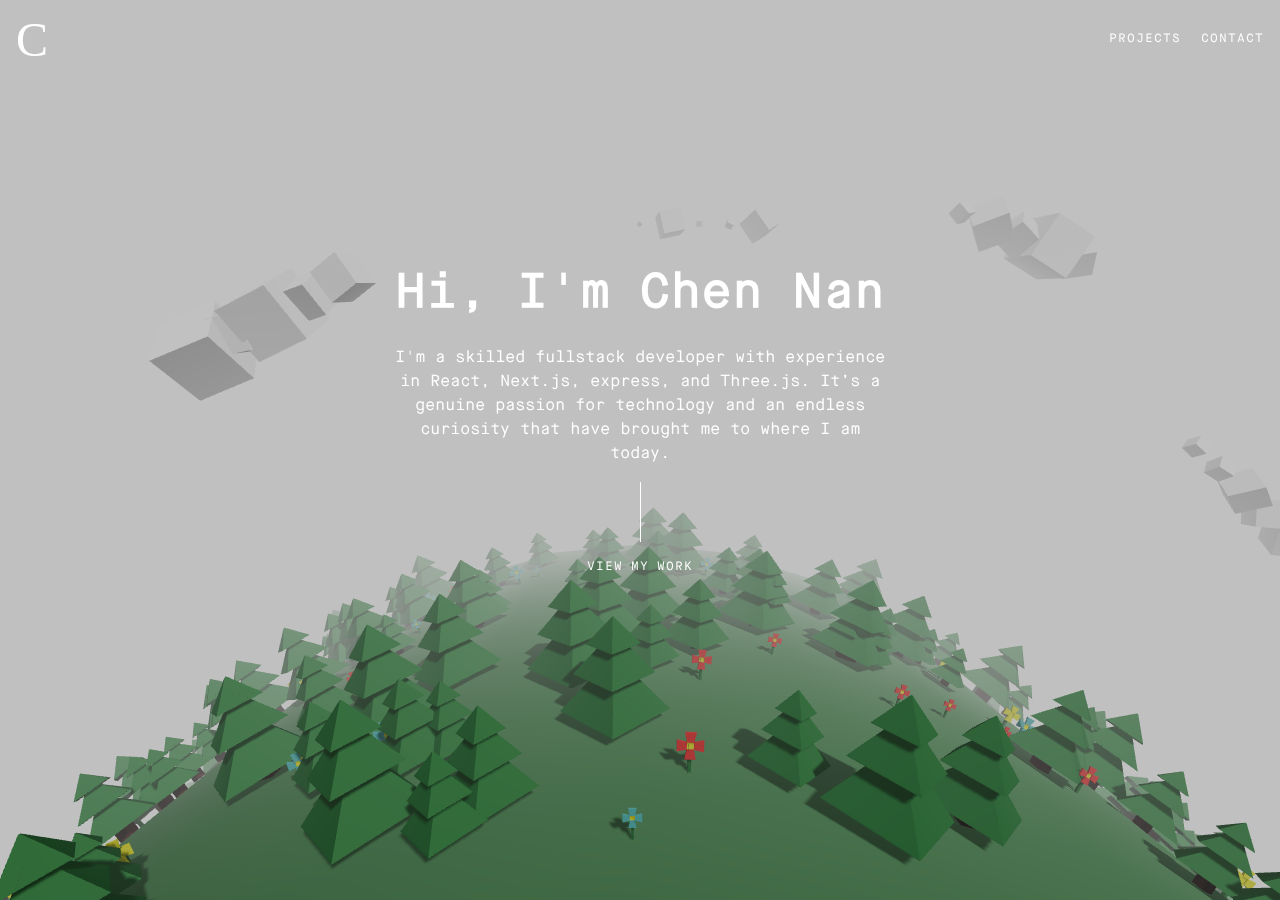
==== portfolio/index.html @ f811b125 "feat: add portfolio" ====
<!doctype html>
<html lang="en">
  <head>
    <meta charset="UTF-8" />
    <link rel="icon" type="image/svg+xml" href="./vite.svg" />
    <meta name="viewport" content="width=device-width, initial-scale=1.0" />
    <title>Vite + React + TS</title>
    <script type="module" crossorigin src="./assets/index-BPbjjuq4.js"></script>
    <link rel="stylesheet" crossorigin href="./assets/index-BDChyPt-.css">
  </head>
  <body>
    <div id="root"></div>
  </body>
</html>
---- portfolio/assets/index-BDChyPt-.css ----
._link_kt2x6_1{position:relative;font-family:Mnn;font-size:12px;padding-bottom:1px;border-bottom:1px solid transparent;transition-duration:.35s;letter-spacing:1px}._animationFlexContainerTop_kt2x6_11{position:absolute;display:flex;flex-direction:row;align-items:center}._animationFlexContainerTop__item_kt2x6_18{will-change:transform;opacity:0;transform:translate3d(0,-12px,0);transition:opacity .5s cubic-bezier(.19,1,.22,1),transform .5s cubic-bezier(.19,1,.22,1);white-space:pre}._link_kt2x6_1:hover ._animationFlexContainerTop__item--hover_kt2x6_26{opacity:1;transform:translateZ(0);transition:opacity .6s cubic-bezier(.19,1,.22,1),transform cubic-bezier(.55,0,.1,1) .35s}._link_kt2x6_1:hover ._animationFlexContainerTop__item--hover_kt2x6_26:nth-child(1){transition-delay:.02s}._link_kt2x6_1:hover ._animationFlexContainerTop__item--hover_kt2x6_26:nth-child(2){transition-delay:.04s}._link_kt2x6_1:hover ._animationFlexContainerTop__item--hover_kt2x6_26:nth-child(3){transition-delay:.06s}._link_kt2x6_1:hover ._animationFlexContainerTop__item--hover_kt2x6_26:nth-child(4){transition-delay:.08s}._link_kt2x6_1:hover ._animationFlexContainerTop__item--hover_kt2x6_26:nth-child(5){transition-delay:.1s}._link_kt2x6_1:hover ._animationFlexContainerTop__item--hover_kt2x6_26:nth-child(6){transition-delay:.12s}._link_kt2x6_1:hover ._animationFlexContainerTop__item--hover_kt2x6_26:nth-child(7){transition-delay:.14s}._link_kt2x6_1:hover ._animationFlexContainerTop__item--hover_kt2x6_26:nth-child(8){transition-delay:.16s}._link_kt2x6_1:hover ._animationFlexContainerTop__item--hover_kt2x6_26:nth-child(9){transition-delay:.18s}._link_kt2x6_1:hover ._animationFlexContainerTop__item--hover_kt2x6_26:nth-child(10){transition-delay:.2s}._link_kt2x6_1:hover ._animationFlexContainerTop__item--hover_kt2x6_26:nth-child(11){transition-delay:.22s}._link_kt2x6_1:hover ._animationFlexContainerTop__item--hover_kt2x6_26:nth-child(12){transition-delay:.24s}._link_kt2x6_1:hover ._animationFlexContainerTop__item--hover_kt2x6_26:nth-child(13){transition-delay:.26s}._link_kt2x6_1:hover ._animationFlexContainerTop__item--hover_kt2x6_26:nth-child(14){transition-delay:.28s}._link_kt2x6_1:hover ._animationFlexContainerTop__item--hover_kt2x6_26:nth-child(15){transition-delay:.3s}._link_kt2x6_1:hover ._animationFlexContainerTop__item--hover_kt2x6_26:nth-child(16){transition-delay:.32s}._animationFlexContainerBottom_kt2x6_80{display:flex;flex-direction:row;align-items:center}._animationFlexContainerBottom__item_kt2x6_86{will-change:transform;opacity:1;transform:translateZ(0);transition:opacity 1s cubic-bezier(.19,1,.22,1) .15s,transform 1s cubic-bezier(.19,1,.22,1) .15s;white-space:pre}._link_kt2x6_1:hover ._animationFlexContainerBottom__item--hover_kt2x6_94{opacity:0;transform:translate3d(0,12px,0);transition:opacity .35s cubic-bezier(.55,.055,.675,.19),transform cubic-bezier(.55,0,.1,1) .35s}._link_kt2x6_1:hover ._animationFlexContainerBottom__item--hover_kt2x6_94:nth-child(1){transition-delay:0s}._link_kt2x6_1:hover ._animationFlexContainerBottom__item--hover_kt2x6_94:nth-child(2){transition-delay:.02s}._link_kt2x6_1:hover ._animationFlexContainerBottom__item--hover_kt2x6_94:nth-child(3){transition-delay:.04s}._link_kt2x6_1:hover ._animationFlexContainerBottom__item--hover_kt2x6_94:nth-child(4){transition-delay:.06s}._link_kt2x6_1:hover ._animationFlexContainerBottom__item--hover_kt2x6_94:nth-child(5){transition-delay:.08s}._link_kt2x6_1:hover ._animationFlexContainerBottom__item--hover_kt2x6_94:nth-child(6){transition-delay:.1s}._link_kt2x6_1:hover ._animationFlexContainerBottom__item--hover_kt2x6_94:nth-child(7){transition-delay:.12s}._link_kt2x6_1:hover ._animationFlexContainerBottom__item--hover_kt2x6_94:nth-child(8){transition-delay:.14s}._link_kt2x6_1:hover ._animationFlexContainerBottom__item--hover_kt2x6_94:nth-child(9){transition-delay:.16s}._link_kt2x6_1:hover ._animationFlexContainerBottom__item--hover_kt2x6_94:nth-child(10){transition-delay:.18s}._link_kt2x6_1:hover ._animationFlexContainerBottom__item--hover_kt2x6_94:nth-child(11){transition-delay:.2s}._link_kt2x6_1:hover ._animationFlexContainerBottom__item--hover_kt2x6_94:nth-child(12){transition-delay:.22s}._link_kt2x6_1:hover ._animationFlexContainerBottom__item--hover_kt2x6_94:nth-child(13){transition-delay:.24s}._link_kt2x6_1:hover ._animationFlexContainerBottom__item--hover_kt2x6_94:nth-child(14){transition-delay:.26s}._link_kt2x6_1:hover ._animationFlexContainerBottom__item--hover_kt2x6_94:nth-child(15){transition-delay:.28s}._link_kt2x6_1:hover ._animationFlexContainerBottom__item--hover_kt2x6_94:nth-child(16){transition-delay:.3s}._selected_kt2x6_148{border-bottom:1px solid white}@media (max-width: 768px){._link_kt2x6_1{font-size:12px}}._homeEnter_tnsz1_1,._contactEnter_tnsz1_1,._projectsEnter_tnsz1_1,._projectEnter_tnsz1_1{position:relative;z-index:20;transform:translate3d(100%,0,0) skew(0);will-change:transform}._homeNormal_tnsz1_8>div>*:not(:first-child),._contactNormal_tnsz1_8>div>*:not(:first-child){opacity:0;transform:translate3d(100px,0,0);animation:_homeAppearAnimation_tnsz1_1 1s ease forwards}._homeNormal_tnsz1_8>div>*:nth-child(1),._contactNormal_tnsz1_8>div>*:nth-child(1){animation-delay:1.18s}._homeNormal_tnsz1_8>div>*:nth-child(2),._contactNormal_tnsz1_8>div>*:nth-child(2){animation-delay:1.26s}._homeNormal_tnsz1_8>div>*:nth-child(3),._contactNormal_tnsz1_8>div>*:nth-child(3){animation-delay:1.34s}._homeNormal_tnsz1_8>div>*:nth-child(4),._contactNormal_tnsz1_8>div>*:nth-child(4){animation-delay:1.42s}._homeNormal_tnsz1_8>div>*:nth-child(5),._contactNormal_tnsz1_8>div>*:nth-child(5){animation-delay:1.5s}._homeExit_tnsz1_29>div>*:not(:first-child),._contactExit_tnsz1_29>div>*:not(:first-child){transform:translateZ(0);opacity:1;animation:_textExitAnimation_tnsz1_1 .5s ease .1s forwards}._homeAppear_tnsz1_35>div>*:not(:first-child),._contactAppear_tnsz1_35>div>*:not(:first-child){opacity:0;transform:translate3d(100px,0,0);animation:_homeAppearAnimation_tnsz1_1 1s ease forwards}._homeAppear_tnsz1_35>div>*:nth-child(1),._contactAppear_tnsz1_35>div>*:nth-child(1){animation-delay:.08s}._homeAppear_tnsz1_35>div>*:nth-child(2),._contactAppear_tnsz1_35>div>*:nth-child(2){animation-delay:.16s}._homeAppear_tnsz1_35>div>*:nth-child(3),._contactAppear_tnsz1_35>div>*:nth-child(3){animation-delay:.24s}._homeAppear_tnsz1_35>div>*:nth-child(4),._contactAppear_tnsz1_35>div>*:nth-child(4){animation-delay:.32s}._homeAppear_tnsz1_35>div>*:nth-child(5),._contactAppear_tnsz1_35>div>*:nth-child(5){animation-delay:.4s}@keyframes _homeAppearAnimation_tnsz1_1{0%{opacity:0;transform:translate3d(100px,0,0)}to{opacity:1;transform:translateZ(0)}}@keyframes _textExitAnimation_tnsz1_1{0%{opacity:1}to{opacity:0}}._container_1ijmb_1{position:fixed;top:0;right:0;bottom:0;left:0;width:100vw;height:100vh;background-color:transparent;color:#fff;font-family:Mnn;display:flex;align-items:center;justify-content:center;flex-direction:column;gap:16px}._container__main_1ijmb_16{position:absolute;top:50%;left:50%;transform:translate(-50%,-60%);display:flex;flex-direction:column;align-items:center;justify-content:center;gap:16px}._container__header_1ijmb_28{font-size:48px;font-weight:700;position:relative;bottom:32px}._container__straightLine_1ijmb_35{width:1px;height:60px;background-color:#fff;position:relative;bottom:32px}._container__text_1ijmb_43{max-width:500px;text-align:center;font-size:16px;position:relative;bottom:32px}@keyframes _enter_1ijmb_1{0%{opacity:0;transform:translate3d(100px,0,0)}to{opacity:1;transform:translateZ(0)}}@media (max-width: 768px){._container_1ijmb_1{gap:8px}._container__header_1ijmb_28{font-size:40px}._container__straightLine_1ijmb_35{height:32px}._container__text_1ijmb_43{font-size:15px}}@media (max-width: 640px){._container__header_1ijmb_28{font-size:32px}._container__straightLine_1ijmb_35{height:32px}._container__text_1ijmb_43{font-size:14px}}._container_5q1l6_1{position:fixed;top:0;right:0;bottom:0;left:0;width:100vw;height:100vh;color:#fff;text-align:center;display:flex;flex-direction:column;align-items:center;justify-content:center;gap:24px}._container__top_5q1l6_15{-webkit-user-select:none;-moz-user-select:none;user-select:none;position:relative;top:-32px;padding:0 12px}._container__top__firstLine_5q1l6_22{font-family:Bodoni Book,sans-serif;font-style:normal;font-size:64px;line-height:1}._container__top__secondLine_5q1l6_29{font-family:Bodoni Book,sans-serif;font-style:italic;font-size:72px;color:#ffc856;line-height:1;letter-spacing:4px}._container__bottom_5q1l6_38{display:flex;flex-direction:column;align-items:center;justify-content:center;gap:2px;position:relative;top:-32px}._container__paragraph_5q1l6_48{font-family:Mnn,sans-serif;font-size:14px}._container__bottom__iconList_5q1l6_53{margin-top:16px;display:flex;flex-direction:row;align-items:center;justify-content:center;gap:16px}._container__bottom__icon_5q1l6_53{font-size:20px;color:#fff}@media (max-width: 768px){._container_5q1l6_1{gap:12px}._container__top_5q1l6_15{padding:0 6px}._container__top__firstLine_5q1l6_22{font-size:40px}._container__top__secondLine_5q1l6_29{font-size:44px}._container__paragraph_5q1l6_48{font-size:12px}._container__bottom__iconList_5q1l6_53{margin-top:8px}._container__bottom__icon_5q1l6_53{font-size:18px}}:root{--hover-translate: 0px;--transform-origin-first: 100%;--transform-origin-second: 50%;--transition-time-ratio: 1.2;--transition-scale-size: 1.1}._projectItem_18iea_9{position:relative;color:#fff;display:flex;flex-direction:column;gap:1rem;transition:.5s}._projectItem--hover_18iea_18{z-index:20}._projectItem__imageContainer_18iea_22>div{position:relative;cursor:pointer;width:400px;height:225px;min-width:400px}._projectItem__image_18iea_22{position:relative;width:100%;height:100%;-o-object-fit:cover;object-fit:cover;z-index:10;transform-origin:var(--transform-origin-first) var(--transform-origin-second);transition:calc(.5s / var(--transition-time-ratio)) ease}._projectItem__imageContainerBg_18iea_40{position:absolute;top:0;bottom:0;right:0;width:100%;transform-origin:var(--transform-origin-first) var(--transform-origin-second)}._projectItem__imageContainerBg_18iea_40:nth-child(1){z-index:9;transition:calc(.5s / var(--transition-time-ratio)) calc(0s / var(--transition-time-ratio)) ease}._projectItem__imageContainerBg_18iea_40:nth-child(2){z-index:8;transition:calc(.4s / var(--transition-time-ratio)) calc(.1s / var(--transition-time-ratio)) ease}._projectItem__imageContainerBg_18iea_40:nth-child(3){z-index:7;transition:calc(.3s / var(--transition-time-ratio)) calc(.2s / var(--transition-time-ratio)) ease}._projectItem__imageContainerBg_18iea_40:nth-child(4){z-index:6;transition:calc(.2s / var(--transition-time-ratio)) calc(.3s / var(--transition-time-ratio)) ease}._projectItem__imageContainerBg_18iea_40:nth-child(5){z-index:5;transition:calc(.1s / var(--transition-time-ratio)) calc(.4s / var(--transition-time-ratio)) ease}._projectItem__imageContainerBg_18iea_40:nth-child(6){z-index:4;transition:calc(0s / var(--transition-time-ratio)) calc(.5s / var(--transition-time-ratio)) ease}._projectItemBottom_18iea_73{display:flex;flex-direction:column;gap:1rem}._projectItem__title_18iea_79{font-family:Bodoni Book,sans-serif;font-size:26px;letter-spacing:1px;transform-origin:var(--transform-origin-first) var(--transform-origin-second);transition:calc(.5s / var(--transition-time-ratio)) ease}._projectItem__underscore_18iea_87{height:1px;background-color:transparent;transform-origin:var(--transform-origin-first) var(--transform-origin-second);transition:calc(.5s / var(--transition-time-ratio)) ease}._projectItem__underscoreInner_18iea_94{width:40px;height:1px;background-color:#fff}._projectItem__description_18iea_100{margin-top:16px;font-family:Mnn,sans-serif;font-size:12px;color:#fff;cursor:default;opacity:0;transform-origin:var(--transform-origin-first) var(--transform-origin-second);transform:translate3d(0,40px,0) scale(1);transition:transform .5s cubic-bezier(.55,0,.1,1),opacity .5s cubic-bezier(.55,0,.1,1)}._projectItem__imageContainer_18iea_22:hover ._projectItem__image_18iea_22{transform:translate3d(calc(-5 * var(--hover-translate)),0,0) scale(var(--transition-scale-size))}._projectItem__imageContainer_18iea_22:hover ._projectItem__imageContainerBg_18iea_40:nth-child(1){transform:translate3d(calc(-5 * var(--hover-translate)),0,0) scale(calc(var(--transition-scale-size) - 0));transition:calc(.5s / var(--transition-time-ratio)) ease}._projectItem__imageContainer_18iea_22:hover ._projectItem__imageContainerBg_18iea_40:nth-child(2){transform:translate3d(calc(-4 * var(--hover-translate)),0,0) scale(calc(var(--transition-scale-size) - .01));transition:calc(.4s / var(--transition-time-ratio)) ease}._projectItem__imageContainer_18iea_22:hover ._projectItem__imageContainerBg_18iea_40:nth-child(3){transform:translate3d(calc(-3 * var(--hover-translate)),0,0) scale(calc(var(--transition-scale-size) - .02));transition:calc(.3s / var(--transition-time-ratio)) ease}._projectItem__imageContainer_18iea_22:hover ._projectItem__imageContainerBg_18iea_40:nth-child(4){transform:translate3d(calc(-2 * var(--hover-translate)),0,0) scale(calc(var(--transition-scale-size) - .03));transition:calc(.2s / var(--transition-time-ratio)) ease}._projectItem__imageContainer_18iea_22:hover ._projectItem__imageContainerBg_18iea_40:nth-child(5){transform:translate3d(calc(-1 * var(--hover-translate)),0,0) scale(calc(var(--transition-scale-size) - .04));transition:calc(.1s / var(--transition-time-ratio)) ease}._projectItem__imageContainer_18iea_22:hover ._projectItem__imageContainerBg_18iea_40:nth-child(6){transform:translate3d(calc(0 * var(--hover-translate)),0,0) scale(calc(var(--transition-scale-size) - .05));transition:calc(0s / var(--transition-time-ratio)) ease}._projectItem__imageContainer_18iea_22:hover~._projectItem__title_18iea_79,._projectItem__imageContainer_18iea_22:hover~._projectItem__underscore_18iea_87,._projectItem__imageContainer_18iea_22:hover~._projectItem__description_18iea_100{opacity:1;transform:translate3d(calc(-5 * var(--hover-translate)),0,0) scale(var(--transition-scale-size))}._container_6zv3x_1{position:absolute;left:0;right:0;bottom:80px;width:100vw;color:#fff;font-family:Mnn,sans-serif;font-size:10px;-webkit-user-select:none;-moz-user-select:none;user-select:none;display:flex;flex-direction:column;align-items:center;justify-content:center;gap:24px}._container__text_6zv3x_18{font-size:10px}._container__bar_6zv3x_22{position:relative;background-color:#fff3;max-width:400px;width:80%;height:1px}._container__barBody_6zv3x_30{position:absolute;top:50%;left:0;transform:translateY(-50%);height:8px;will-change:transform;display:flex;align-items:center;transition:all .5s cubic-bezier(.215,.61,.355,1)}._container__barBodyCursor_6zv3x_42{cursor:grab}._container__barBodyInner_6zv3x_46{width:3vw;height:1px;background-color:#fff9;transition:all .5s}._container__barBody_6zv3x_30:hover>._container__barBodyInner_6zv3x_46{background-color:#fff;transform:scaleY(4)}._container__barBodyInner--hover_6zv3x_58{background-color:#fff;transform:scaleY(4)}._container_92hpp_1{top:0;left:0;right:0;width:100vw;min-height:100vh;color:#fff;background-color:#6b7280}._firstContainer_92hpp_11{position:absolute;top:0;right:0;bottom:0;left:0;width:100vw;height:100vh;padding:36px;display:flex;flex-direction:column;align-items:center;justify-content:center}._firstContainerMain_92hpp_23{display:grid;grid-template-columns:45fr 55fr;gap:64px;transform:translate3d(0,-48px,0)}._gradientText0_92hpp_30,._gradientText1_92hpp_30,._gradientText2_92hpp_30{font-family:ui-sans-serif,system-ui,sans-serif,"Apple Color Emoji","Segoe UI Emoji",Segoe UI Symbol,"Noto Color Emoji";letter-spacing:1px;font-size:16px}._gradientText0_92hpp_30{background:#56ccf2;background:linear-gradient(to top,#2f80ed,#56ccf2);-webkit-background-clip:text;-webkit-text-fill-color:transparent}._gradientText1_92hpp_30{background:#11998e;background:linear-gradient(to top,#11998e,#38ef7d);-webkit-background-clip:text;-webkit-text-fill-color:transparent}._gradientText2_92hpp_30{background:#ec008c;background:linear-gradient(to top,#ec008c,#fc6767);-webkit-background-clip:text;-webkit-text-fill-color:transparent}._firstContainer--exiting_92hpp_60>._firstContainer__blur_92hpp_60{position:absolute;left:0;top:0;width:100%;height:100%;background-color:#0000004a;-webkit-backdrop-filter:blur(12px);backdrop-filter:blur(12px);transition:-webkit-backdrop-filter 1.5s cubic-bezier(.19,1,.22,1);transition:backdrop-filter 1.5s cubic-bezier(.19,1,.22,1);transition:backdrop-filter 1.5s cubic-bezier(.19,1,.22,1),-webkit-backdrop-filter 1.5s cubic-bezier(.19,1,.22,1)}._secondContainer_92hpp_71{position:absolute;top:0;right:0;bottom:0;left:0;width:100%;height:100%;-webkit-user-select:none;-moz-user-select:none;user-select:none;padding:16px;display:flex;align-items:center;justify-content:center}._secondContainer--exitedBottom_92hpp_83{opacity:0;transform:translate3d(0,200px,0) scaleY(1.2);transition:opacity .6s cubic-bezier(.19,1,.22,1),transform .6s cubic-bezier(.19,1,.22,1);pointer-events:none}._secondContainer--normal_92hpp_90{transition:transform 2s cubic-bezier(.19,1,.22,1),opacity 1s cubic-bezier(.19,1,.22,1);transition-delay:.3s}._firstContainer--exitedTop_92hpp_95,._secondContainer--exitedTop_92hpp_95{opacity:0;transform:translate3d(0,-200px,0) scaleY(1.2);transition:opacity .5s cubic-bezier(.19,1,.22,1),transform .5s cubic-bezier(.19,1,.22,1);pointer-events:none}._secondContainerMain_92hpp_102{max-width:1000px;display:flex;flex-direction:column;justify-content:center;gap:36px}._secondContainerMain__Title_92hpp_110{font-family:Bodoni Book,sans-serif;font-size:64px}._secondContainerMain__Paragraph_92hpp_115{font-family:Mnn,sans-serif;display:grid;grid-template-columns:1fr 1fr;gap:64px}._subContainer_92hpp_122{position:absolute;top:0;right:0;bottom:0;left:0;width:100vw;height:100vh;display:grid;place-items:center;-webkit-user-select:none;-moz-user-select:none;user-select:none}._subContainer--exitedTop_92hpp_132{transform:translate3d(0,-100%,0);transition:transform 1.3s cubic-bezier(.19,1,.22,1);pointer-events:none}._subContainer--exitedBottom_92hpp_138{transform:translate3d(0,100%,0);transition:transform 1.3s cubic-bezier(.19,1,.22,1);pointer-events:none}._subContainer--normal_92hpp_144{transform:translateZ(0);transition:transform 1s cubic-bezier(.19,1,.22,1)}@media (max-width: 1024px){._firstContainerMain_92hpp_23{display:flex;flex-direction:column;align-items:start;gap:24px}}@media (max-width: 768px){._firstContainer_92hpp_11,._secondContainer_92hpp_71,._subContainer_92hpp_122{display:none}}*,:before,:after{box-sizing:border-box;border-width:0;border-style:solid;border-color:#e5e7eb}:before,:after{--tw-content: ""}html,:host{line-height:1.5;-webkit-text-size-adjust:100%;-moz-tab-size:4;-o-tab-size:4;tab-size:4;font-family:ui-sans-serif,system-ui,sans-serif,"Apple Color Emoji","Segoe UI Emoji",Segoe UI Symbol,"Noto Color Emoji";font-feature-settings:normal;font-variation-settings:normal;-webkit-tap-highlight-color:transparent}body{margin:0;line-height:inherit}hr{height:0;color:inherit;border-top-width:1px}abbr:where([title]){-webkit-text-decoration:underline dotted;text-decoration:underline dotted}h1,h2,h3,h4,h5,h6{font-size:inherit;font-weight:inherit}a{color:inherit;text-decoration:inherit}b,strong{font-weight:bolder}code,kbd,samp,pre{font-family:ui-monospace,SFMono-Regular,Menlo,Monaco,Consolas,Liberation Mono,Courier New,monospace;font-feature-settings:normal;font-variation-settings:normal;font-size:1em}small{font-size:80%}sub,sup{font-size:75%;line-height:0;position:relative;vertical-align:baseline}sub{bottom:-.25em}sup{top:-.5em}table{text-indent:0;border-color:inherit;border-collapse:collapse}button,input,optgroup,select,textarea{font-family:inherit;font-feature-settings:inherit;font-variation-settings:inherit;font-size:100%;font-weight:inherit;line-height:inherit;letter-spacing:inherit;color:inherit;margin:0;padding:0}button,select{text-transform:none}button,input:where([type=button]),input:where([type=reset]),input:where([type=submit]){-webkit-appearance:button;background-color:transparent;background-image:none}:-moz-focusring{outline:auto}:-moz-ui-invalid{box-shadow:none}progress{vertical-align:baseline}::-webkit-inner-spin-button,::-webkit-outer-spin-button{height:auto}[type=search]{-webkit-appearance:textfield;outline-offset:-2px}::-webkit-search-decoration{-webkit-appearance:none}::-webkit-file-upload-button{-webkit-appearance:button;font:inherit}summary{display:list-item}blockquote,dl,dd,h1,h2,h3,h4,h5,h6,hr,figure,p,pre{margin:0}fieldset{margin:0;padding:0}legend{padding:0}ol,ul,menu{list-style:none;margin:0;padding:0}dialog{padding:0}textarea{resize:vertical}input::-moz-placeholder,textarea::-moz-placeholder{opacity:1;color:#9ca3af}input::placeholder,textarea::placeholder{opacity:1;color:#9ca3af}button,[role=button]{cursor:pointer}:disabled{cursor:default}img,svg,video,canvas,audio,iframe,embed,object{display:block;vertical-align:middle}img,video{max-width:100%;height:auto}[hidden]{display:none}*,:before,:after{--tw-border-spacing-x: 0;--tw-border-spacing-y: 0;--tw-translate-x: 0;--tw-translate-y: 0;--tw-rotate: 0;--tw-skew-x: 0;--tw-skew-y: 0;--tw-scale-x: 1;--tw-scale-y: 1;--tw-pan-x: ;--tw-pan-y: ;--tw-pinch-zoom: ;--tw-scroll-snap-strictness: proximity;--tw-gradient-from-position: ;--tw-gradient-via-position: ;--tw-gradient-to-position: ;--tw-ordinal: ;--tw-slashed-zero: ;--tw-numeric-figure: ;--tw-numeric-spacing: ;--tw-numeric-fraction: ;--tw-ring-inset: ;--tw-ring-offset-width: 0px;--tw-ring-offset-color: #fff;--tw-ring-color: rgb(59 130 246 / .5);--tw-ring-offset-shadow: 0 0 #0000;--tw-ring-shadow: 0 0 #0000;--tw-shadow: 0 0 #0000;--tw-shadow-colored: 0 0 #0000;--tw-blur: ;--tw-brightness: ;--tw-contrast: ;--tw-grayscale: ;--tw-hue-rotate: ;--tw-invert: ;--tw-saturate: ;--tw-sepia: ;--tw-drop-shadow: ;--tw-backdrop-blur: ;--tw-backdrop-brightness: ;--tw-backdrop-contrast: ;--tw-backdrop-grayscale: ;--tw-backdrop-hue-rotate: ;--tw-backdrop-invert: ;--tw-backdrop-opacity: ;--tw-backdrop-saturate: ;--tw-backdrop-sepia: ;--tw-contain-size: ;--tw-contain-layout: ;--tw-contain-paint: ;--tw-contain-style: }::backdrop{--tw-border-spacing-x: 0;--tw-border-spacing-y: 0;--tw-translate-x: 0;--tw-translate-y: 0;--tw-rotate: 0;--tw-skew-x: 0;--tw-skew-y: 0;--tw-scale-x: 1;--tw-scale-y: 1;--tw-pan-x: ;--tw-pan-y: ;--tw-pinch-zoom: ;--tw-scroll-snap-strictness: proximity;--tw-gradient-from-position: ;--tw-gradient-via-position: ;--tw-gradient-to-position: ;--tw-ordinal: ;--tw-slashed-zero: ;--tw-numeric-figure: ;--tw-numeric-spacing: ;--tw-numeric-fraction: ;--tw-ring-inset: ;--tw-ring-offset-width: 0px;--tw-ring-offset-color: #fff;--tw-ring-color: rgb(59 130 246 / .5);--tw-ring-offset-shadow: 0 0 #0000;--tw-ring-shadow: 0 0 #0000;--tw-shadow: 0 0 #0000;--tw-shadow-colored: 0 0 #0000;--tw-blur: ;--tw-brightness: ;--tw-contrast: ;--tw-grayscale: ;--tw-hue-rotate: ;--tw-invert: ;--tw-saturate: ;--tw-sepia: ;--tw-drop-shadow: ;--tw-backdrop-blur: ;--tw-backdrop-brightness: ;--tw-backdrop-contrast: ;--tw-backdrop-grayscale: ;--tw-backdrop-hue-rotate: ;--tw-backdrop-invert: ;--tw-backdrop-opacity: ;--tw-backdrop-saturate: ;--tw-backdrop-sepia: ;--tw-contain-size: ;--tw-contain-layout: ;--tw-contain-paint: ;--tw-contain-style: }.container{width:100%}@media (min-width: 640px){.container{max-width:640px}}@media (min-width: 768px){.container{max-width:768px}}@media (min-width: 1024px){.container{max-width:1024px}}@media (min-width: 1280px){.container{max-width:1280px}}@media (min-width: 1536px){.container{max-width:1536px}}.pointer-events-none{pointer-events:none}.fixed{position:fixed}.absolute{position:absolute}.relative{position:relative}.inset-0{top:0;right:0;bottom:0;left:0}.bottom-10{bottom:2.5rem}.bottom-2{bottom:.5rem}.bottom-40{bottom:10rem}.bottom-8{bottom:2rem}.left-0{left:0}.left-1\/2{left:50%}.left-2{left:.5rem}.left-4{left:1rem}.right-0{right:0}.right-4{right:1rem}.top-0{top:0}.top-1\/2{top:50%}.top-4{top:1rem}.z-10{z-index:10}.z-50{z-index:50}.z-\[-1\]{z-index:-1}.mb-4{margin-bottom:1rem}.flex{display:flex}.grid{display:grid}.hidden{display:none}.aspect-\[1\.6\]{aspect-ratio:1.6}.h-0\.5{height:.125rem}.h-1{height:.25rem}.h-72{height:18rem}.h-\[1px\]{height:1px}.h-\[70\%\]{height:70%}.h-full{height:100%}.h-screen{height:100vh}.w-1\/4{width:25%}.w-5{width:1.25rem}.w-\[70\%\]{width:70%}.w-full{width:100%}.w-screen{width:100vw}.min-w-24{min-width:6rem}.-translate-x-1\/2{--tw-translate-x: -50%;transform:translate(var(--tw-translate-x),var(--tw-translate-y)) rotate(var(--tw-rotate)) skew(var(--tw-skew-x)) skewY(var(--tw-skew-y)) scaleX(var(--tw-scale-x)) scaleY(var(--tw-scale-y))}.-translate-y-0{--tw-translate-y: -0px;transform:translate(var(--tw-translate-x),var(--tw-translate-y)) rotate(var(--tw-rotate)) skew(var(--tw-skew-x)) skewY(var(--tw-skew-y)) scaleX(var(--tw-scale-x)) scaleY(var(--tw-scale-y))}.-translate-y-1\/2{--tw-translate-y: -50%;transform:translate(var(--tw-translate-x),var(--tw-translate-y)) rotate(var(--tw-rotate)) skew(var(--tw-skew-x)) skewY(var(--tw-skew-y)) scaleX(var(--tw-scale-x)) scaleY(var(--tw-scale-y))}.-translate-y-\[3px\]{--tw-translate-y: -3px;transform:translate(var(--tw-translate-x),var(--tw-translate-y)) rotate(var(--tw-rotate)) skew(var(--tw-skew-x)) skewY(var(--tw-skew-y)) scaleX(var(--tw-scale-x)) scaleY(var(--tw-scale-y))}.translate-y-0{--tw-translate-y: 0px;transform:translate(var(--tw-translate-x),var(--tw-translate-y)) rotate(var(--tw-rotate)) skew(var(--tw-skew-x)) skewY(var(--tw-skew-y)) scaleX(var(--tw-scale-x)) scaleY(var(--tw-scale-y))}.translate-y-4{--tw-translate-y: 1rem;transform:translate(var(--tw-translate-x),var(--tw-translate-y)) rotate(var(--tw-rotate)) skew(var(--tw-skew-x)) skewY(var(--tw-skew-y)) scaleX(var(--tw-scale-x)) scaleY(var(--tw-scale-y))}.translate-y-\[3px\]{--tw-translate-y: 3px;transform:translate(var(--tw-translate-x),var(--tw-translate-y)) rotate(var(--tw-rotate)) skew(var(--tw-skew-x)) skewY(var(--tw-skew-y)) scaleX(var(--tw-scale-x)) scaleY(var(--tw-scale-y))}.transform{transform:translate(var(--tw-translate-x),var(--tw-translate-y)) rotate(var(--tw-rotate)) skew(var(--tw-skew-x)) skewY(var(--tw-skew-y)) scaleX(var(--tw-scale-x)) scaleY(var(--tw-scale-y))}.transform-gpu{transform:translate3d(var(--tw-translate-x),var(--tw-translate-y),0) rotate(var(--tw-rotate)) skew(var(--tw-skew-x)) skewY(var(--tw-skew-y)) scaleX(var(--tw-scale-x)) scaleY(var(--tw-scale-y))}.cursor-pointer{cursor:pointer}.select-none{-webkit-user-select:none;-moz-user-select:none;user-select:none}.resize{resize:both}.flex-row{flex-direction:row}.flex-col{flex-direction:column}.place-items-center{place-items:center}.items-center{align-items:center}.justify-center{justify-content:center}.justify-between{justify-content:space-between}.gap-1{gap:.25rem}.gap-12{gap:3rem}.gap-2{gap:.5rem}.gap-4{gap:1rem}.gap-5{gap:1.25rem}.gap-6{gap:1.5rem}.gap-8{gap:2rem}.gap-\[5px\]{gap:5px}.overflow-hidden{overflow:hidden}.rounded-md{border-radius:.375rem}.border-\[10px\]{border-width:10px}.border-solid{border-style:solid}.border-black{--tw-border-opacity: 1;border-color:rgb(0 0 0 / var(--tw-border-opacity))}.border-opacity-30{--tw-border-opacity: .3}.bg-\[\#0000000a\]{background-color:#0000000a}.bg-\[\#00000020\]{background-color:#00000020}.bg-\[\#222222\]{--tw-bg-opacity: 1;background-color:rgb(34 34 34 / var(--tw-bg-opacity))}.bg-\[rgba\(255\,255\,255\,0\.2\)\]{background-color:#fff3}.bg-black{--tw-bg-opacity: 1;background-color:rgb(0 0 0 / var(--tw-bg-opacity))}.bg-white{--tw-bg-opacity: 1;background-color:rgb(255 255 255 / var(--tw-bg-opacity))}.object-cover{-o-object-fit:cover;object-fit:cover}.p-6{padding:1.5rem}.px-4{padding-left:1rem;padding-right:1rem}.px-8{padding-left:2rem;padding-right:2rem}.py-12{padding-top:3rem;padding-bottom:3rem}.py-20{padding-top:5rem;padding-bottom:5rem}.pl-32{padding-left:8rem}.font-\[\'Bodoni_Book\'\]{font-family:Bodoni Book}.font-\[\'mnn\'\]{font-family:mnn}.font-sans{font-family:ui-sans-serif,system-ui,sans-serif,"Apple Color Emoji","Segoe UI Emoji",Segoe UI Symbol,"Noto Color Emoji"}.font-serif{font-family:ui-serif,Georgia,Cambria,Times New Roman,Times,serif}.text-4xl{font-size:2.25rem;line-height:2.5rem}.text-5xl{font-size:3rem;line-height:1}.text-\[12px\]{font-size:12px}.text-\[13px\]{font-size:13px}.text-\[14px\]{font-size:14px}.text-\[15px\]{font-size:15px}.text-\[16px\]{font-size:16px}.text-\[24px\]{font-size:24px}.text-\[36px\]{font-size:36px}.text-\[56px\]{font-size:56px}.tracking-\[1px\]{letter-spacing:1px}.text-white{--tw-text-opacity: 1;color:rgb(255 255 255 / var(--tw-text-opacity))}.opacity-0{opacity:0}.opacity-100{opacity:1}.shadow{--tw-shadow: 0 1px 3px 0 rgb(0 0 0 / .1), 0 1px 2px -1px rgb(0 0 0 / .1);--tw-shadow-colored: 0 1px 3px 0 var(--tw-shadow-color), 0 1px 2px -1px var(--tw-shadow-color);box-shadow:var(--tw-ring-offset-shadow, 0 0 #0000),var(--tw-ring-shadow, 0 0 #0000),var(--tw-shadow)}.filter{filter:var(--tw-blur) var(--tw-brightness) var(--tw-contrast) var(--tw-grayscale) var(--tw-hue-rotate) var(--tw-invert) var(--tw-saturate) var(--tw-sepia) var(--tw-drop-shadow)}.delay-100{transition-delay:.1s}.delay-150{transition-delay:.15s}.delay-200{transition-delay:.2s}.delay-300{transition-delay:.3s}.delay-\[50ms\]{transition-delay:50ms}.duration-100{transition-duration:.1s}.duration-1000{transition-duration:1s}.duration-500{transition-duration:.5s}.duration-700{transition-duration:.7s}.duration-\[550ms\]{transition-duration:.55s}.duration-\[750ms\]{transition-duration:.75s}.duration-\[850ms\]{transition-duration:.85s}.ease-\[cubic-bezier\(0\.19\,1\,0\.22\,1\)\]{transition-timing-function:cubic-bezier(.19,1,.22,1)}.ease-\[cubic-bezier\(0\.215\,0\.61\,0\.355\,1\)\]{transition-timing-function:cubic-bezier(.215,.61,.355,1)}.ease-\[cubic-bezier\(0\.55\,0\,0\.1\,1\)\]{transition-timing-function:cubic-bezier(.55,0,.1,1)}.will-change-transform{will-change:transform}@font-face{font-family:Mnn;font-weight:400;font-style:normal;src:url(./Mnm-DNX1lsXw.woff) format("woff")}@font-face{font-family:Bodoni Book;font-weight:400;font-style:normal;src:url(./BodoniSevITC-Book-CkOJXpzT.woff) format("woff")}@font-face{font-family:Bodoni Book;font-weight:400;font-style:italic;src:url(./BodoniSevITC-BookItal-B7ZDFFNa.woff) format("woff")}.hover\:\!border-white:hover{--tw-border-opacity: 1 !important;border-color:rgb(255 255 255 / var(--tw-border-opacity))!important}.hover\:text-\[\#ffc856\]:hover{--tw-text-opacity: 1;color:rgb(255 200 86 / var(--tw-text-opacity))}.hover\:text-yellow-300:hover{--tw-text-opacity: 1;color:rgb(253 224 71 / var(--tw-text-opacity))}@media (min-width: 640px){.sm\:block{display:block}.sm\:hidden{display:none}}@media (min-width: 768px){.md\:fixed{position:fixed}.md\:inset-0{top:0;right:0;bottom:0;left:0}.md\:flex{display:flex}.md\:hidden{display:none}.md\:h-screen{height:100vh}.md\:w-screen{width:100vw}.md\:touch-pan-x{--tw-pan-x: pan-x;touch-action:var(--tw-pan-x) var(--tw-pan-y) var(--tw-pinch-zoom)}.md\:py-0{padding-top:0;padding-bottom:0}.md\:text-5xl{font-size:3rem;line-height:1}}@media (min-width: 1024px){.lg\:h-full{height:100%}.lg\:w-full{width:100%}}
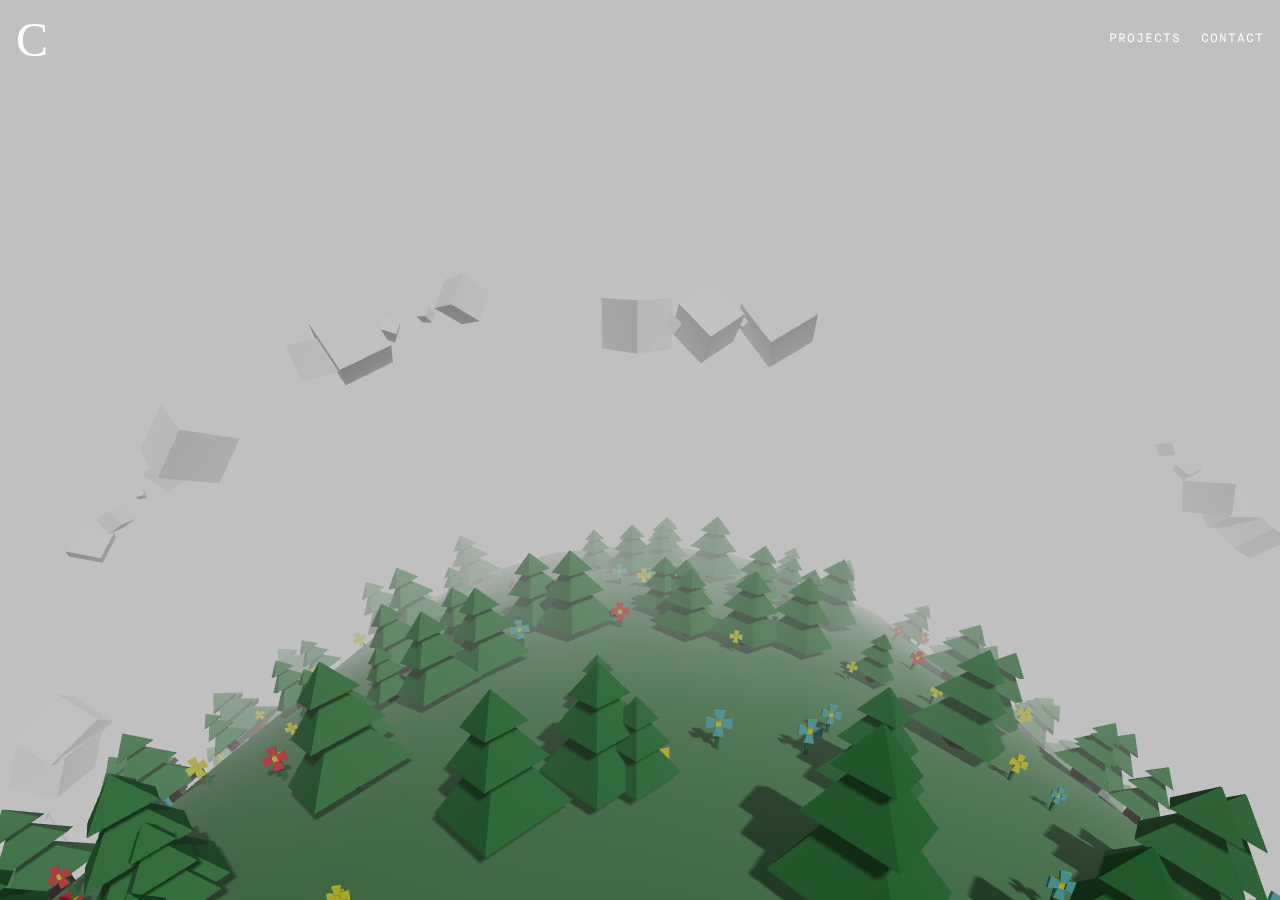
==== commit 4487571f: "feat: add portfolio" ====
--- a/portfolio/index.html
+++ b/portfolio/index.html
@@ -5,7 +5,7 @@
     <link rel="icon" type="image/svg+xml" href="./vite.svg" />
     <meta name="viewport" content="width=device-width, initial-scale=1.0" />
     <title>Vite + React + TS</title>
-    <script type="module" crossorigin src="./assets/index-BPbjjuq4.js"></script>
+    <script type="module" crossorigin src="./assets/index-DB_Wifvh.js"></script>
     <link rel="stylesheet" crossorigin href="./assets/index-BDChyPt-.css">
   </head>
   <body>
